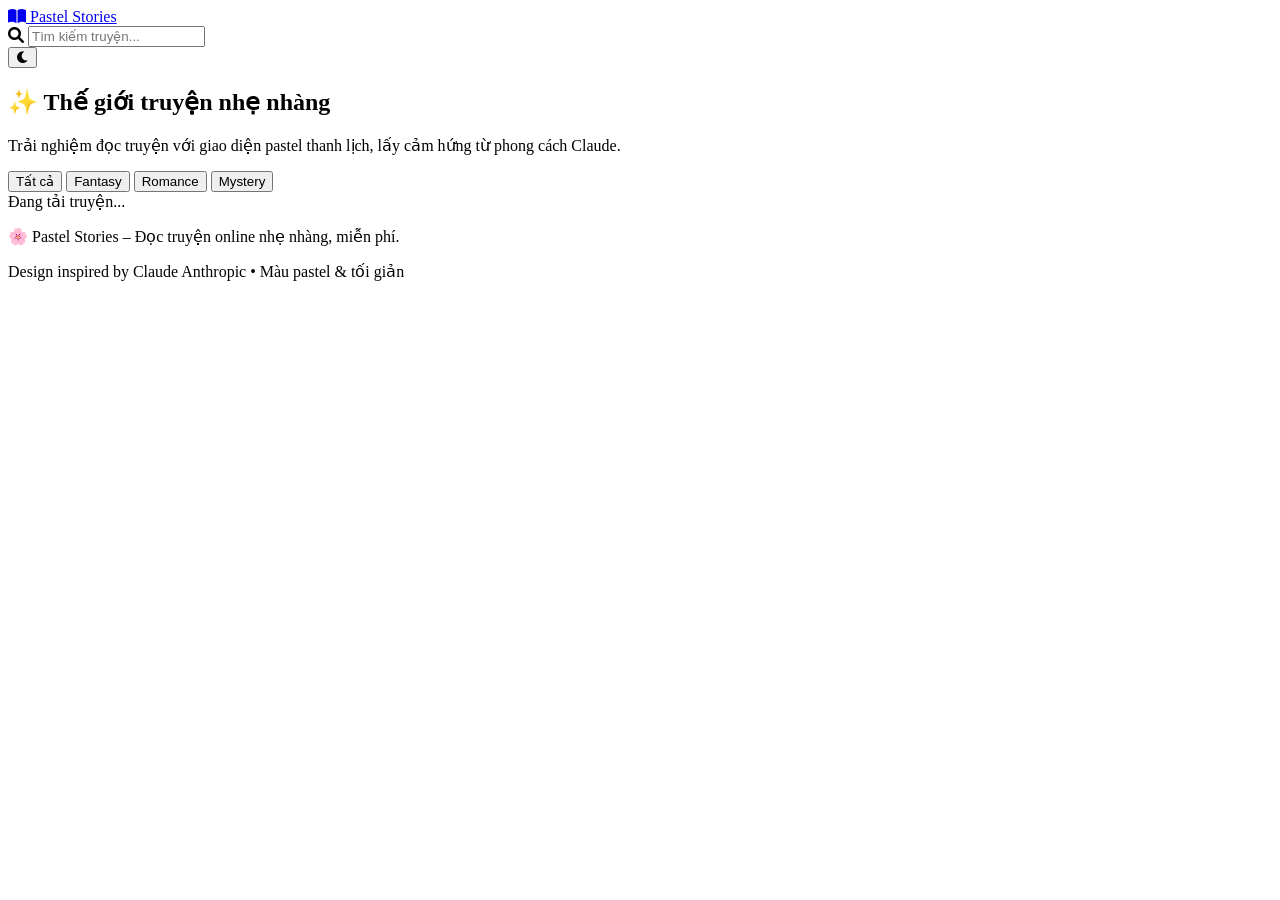
==== index.html @ b9d54948 "Create index.html" ====
<!DOCTYPE html>
<html lang="vi">
<head>
    <meta charset="UTF-8">
    <meta name="viewport" content="width=device-width, initial-scale=1.0, viewport-fit=cover">
    <title>Thư viện truyện pastel</title>
    <link rel="preconnect" href="https://fonts.googleapis.com">
    <link rel="preconnect" href="https://fonts.gstatic.com" crossorigin>
    <link href="https://fonts.googleapis.com/css2?family=Inter:opsz,wght@14..32,300;14..32,400;14..32,500;14..32,600;14..32,700&display=swap" rel="stylesheet">
    <link rel="stylesheet" href="https://cdnjs.cloudflare.com/ajax/libs/font-awesome/6.0.0-beta3/css/all.min.css">
    <link rel="stylesheet" href="css/style.css">
</head>
<body>
    <div class="app">
        <header class="header">
            <div class="container header__inner">
                <a href="index.html" class="logo">
                    <i class="fas fa-book-open"></i> 
                    <span>Pastel Stories</span>
                </a>
                <div class="search-box">
                    <i class="fas fa-search"></i>
                    <input type="text" id="searchInput" placeholder="Tìm kiếm truyện..." autocomplete="off">
                </div>
                <div class="user-actions">
                    <button class="btn-icon" id="darkModeToggle" aria-label="Chế độ tối">
                        <i class="fas fa-moon"></i>
                    </button>
                </div>
            </div>
        </header>

        <main class="main">
            <div class="container">
                <section class="hero">
                    <h1>✨ Thế giới truyện nhẹ nhàng</h1>
                    <p>Trải nghiệm đọc truyện với giao diện pastel thanh lịch, lấy cảm hứng từ phong cách Claude.</p>
                </section>

                <div class="filters">
                    <button class="filter-btn active" data-genre="all">Tất cả</button>
                    <button class="filter-btn" data-genre="fantasy">Fantasy</button>
                    <button class="filter-btn" data-genre="romance">Romance</button>
                    <button class="filter-btn" data-genre="mystery">Mystery</button>
                </div>

                <div class="stories-grid" id="storiesGrid">
                    <!-- Card truyện sẽ được inject bằng JS -->
                    <div class="loading">Đang tải truyện...</div>
                </div>
            </div>
        </main>

        <footer class="footer">
            <div class="container">
                <p>🌸 Pastel Stories – Đọc truyện online nhẹ nhàng, miễn phí.</p>
                <p class="footer-credit">Design inspired by Claude Anthropic • Màu pastel & tối giản</p>
            </div>
        </footer>
    </div>

    <script src="js/data.js"></script>
    <script src="js/main.js"></script>
</body>
</html>
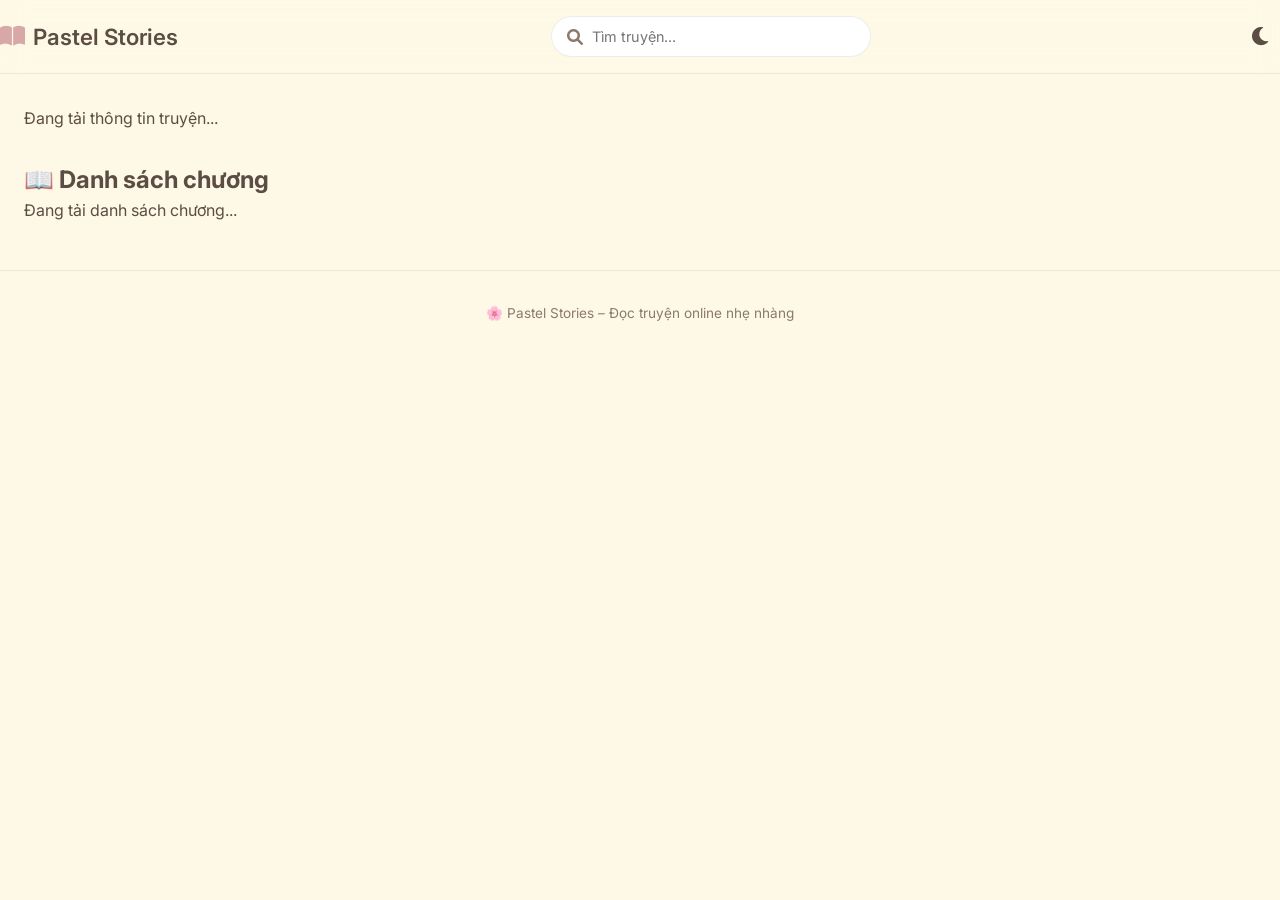
==== commit 5c0c8261: "Update index.html" ====
--- a/index.html
+++ b/index.html
@@ -2,11 +2,9 @@
 <html lang="vi">
 <head>
     <meta charset="UTF-8">
-    <meta name="viewport" content="width=device-width, initial-scale=1.0, viewport-fit=cover">
-    <title>Thư viện truyện pastel</title>
-    <link rel="preconnect" href="https://fonts.googleapis.com">
-    <link rel="preconnect" href="https://fonts.gstatic.com" crossorigin>
-    <link href="https://fonts.googleapis.com/css2?family=Inter:opsz,wght@14..32,300;14..32,400;14..32,500;14..32,600;14..32,700&display=swap" rel="stylesheet">
+    <meta name="viewport" content="width=device-width, initial-scale=1.0">
+    <title>Chi tiết truyện - Pastel Stories</title>
+    <link href="https://fonts.googleapis.com/css2?family=Inter:opsz,wght@14..32,300;400;500;600;700&display=swap" rel="stylesheet">
     <link rel="stylesheet" href="https://cdnjs.cloudflare.com/ajax/libs/font-awesome/6.0.0-beta3/css/all.min.css">
     <link rel="stylesheet" href="css/style.css">
 </head>
@@ -14,52 +12,27 @@
     <div class="app">
         <header class="header">
             <div class="container header__inner">
-                <a href="index.html" class="logo">
-                    <i class="fas fa-book-open"></i> 
-                    <span>Pastel Stories</span>
-                </a>
+                <a href="index.html" class="logo"><i class="fas fa-book-open"></i> <span>Pastel Stories</span></a>
                 <div class="search-box">
                     <i class="fas fa-search"></i>
-                    <input type="text" id="searchInput" placeholder="Tìm kiếm truyện..." autocomplete="off">
+                    <input type="text" id="searchInput" placeholder="Tìm truyện...">
                 </div>
-                <div class="user-actions">
-                    <button class="btn-icon" id="darkModeToggle" aria-label="Chế độ tối">
-                        <i class="fas fa-moon"></i>
-                    </button>
-                </div>
+                <button class="btn-icon" id="darkModeToggle"><i class="fas fa-moon"></i></button>
             </div>
         </header>
-
         <main class="main">
             <div class="container">
-                <section class="hero">
-                    <h1>✨ Thế giới truyện nhẹ nhàng</h1>
-                    <p>Trải nghiệm đọc truyện với giao diện pastel thanh lịch, lấy cảm hứng từ phong cách Claude.</p>
-                </section>
-
-                <div class="filters">
-                    <button class="filter-btn active" data-genre="all">Tất cả</button>
-                    <button class="filter-btn" data-genre="fantasy">Fantasy</button>
-                    <button class="filter-btn" data-genre="romance">Romance</button>
-                    <button class="filter-btn" data-genre="mystery">Mystery</button>
-                </div>
-
-                <div class="stories-grid" id="storiesGrid">
-                    <!-- Card truyện sẽ được inject bằng JS -->
-                    <div class="loading">Đang tải truyện...</div>
+                <div id="storyDetail" class="story-detail">Đang tải thông tin truyện...</div>
+                <div class="chapters-section">
+                    <h2>📖 Danh sách chương</h2>
+                    <div id="chaptersList">Đang tải danh sách chương...</div>
                 </div>
             </div>
         </main>
-
-        <footer class="footer">
-            <div class="container">
-                <p>🌸 Pastel Stories – Đọc truyện online nhẹ nhàng, miễn phí.</p>
-                <p class="footer-credit">Design inspired by Claude Anthropic • Màu pastel & tối giản</p>
-            </div>
-        </footer>
+        <footer class="footer"><div class="container"><p>🌸 Pastel Stories – Đọc truyện online nhẹ nhàng</p></div></footer>
     </div>
 
     <script src="js/data.js"></script>
-    <script src="js/main.js"></script>
+    <script src="js/story.js"></script>
 </body>
 </html>
--- a/css/style.css
+++ b/css/style.css
@@ -0,0 +1,297 @@
+:root {
+    --bg-body: #FEF9E6;      /* kem pastel */
+    --card-bg: #FFFFFF;
+    --text-color: #5C4D44;    /* nâu nhạt */
+    --text-muted: #8B7A6E;
+    --pastel-pink: #FDE2E4;
+    --pastel-mint: #D8F3DC;
+    --pastel-lavender: #E8E2F2;
+    --pastel-blue: #CDEAF7;
+    --border-light: rgba(92, 77, 68, 0.1);
+    --shadow-sm: 0 8px 20px rgba(0, 0, 0, 0.03), 0 2px 4px rgba(0, 0, 0, 0.05);
+    --shadow-hover: 0 20px 30px -12px rgba(0, 0, 0, 0.1);
+    --transition: all 0.25s ease;
+}
+
+.dark-mode {
+    --bg-body: #2A2B2E;
+    --card-bg: #3A3C40;
+    --text-color: #E5E3DC;
+    --text-muted: #B2A99F;
+    --pastel-pink: #5E4B56;
+    --pastel-mint: #3E5A4A;
+    --border-light: rgba(229, 227, 220, 0.15);
+}
+
+* {
+    margin: 0;
+    padding: 0;
+    box-sizing: border-box;
+}
+
+body {
+    font-family: 'Inter', sans-serif;
+    background: var(--bg-body);
+    color: var(--text-color);
+    line-height: 1.5;
+    transition: background 0.3s, color 0.2s;
+}
+
+.container {
+    max-width: 1280px;
+    margin: 0 auto;
+    padding: 0 1.5rem;
+}
+
+/* Header */
+.header {
+    position: sticky;
+    top: 0;
+    background: rgba(254, 249, 230, 0.85);
+    backdrop-filter: blur(12px);
+    border-bottom: 1px solid var(--border-light);
+    z-index: 100;
+    transition: all 0.3s;
+}
+.dark-mode .header {
+    background: rgba(42, 43, 46, 0.85);
+}
+
+.header__inner {
+    display: flex;
+    align-items: center;
+    justify-content: space-between;
+    gap: 1rem;
+    padding: 1rem 0;
+    flex-wrap: wrap;
+}
+
+.logo {
+    display: flex;
+    align-items: center;
+    gap: 0.5rem;
+    font-size: 1.4rem;
+    font-weight: 600;
+    color: var(--text-color);
+    text-decoration: none;
+}
+.logo i {
+    color: #D8A7A7;
+}
+
+.search-box {
+    flex: 1;
+    max-width: 320px;
+    position: relative;
+}
+.search-box i {
+    position: absolute;
+    left: 1rem;
+    top: 50%;
+    transform: translateY(-50%);
+    color: var(--text-muted);
+}
+.search-box input {
+    width: 100%;
+    padding: 0.7rem 1rem 0.7rem 2.5rem;
+    border: 1px solid var(--border-light);
+    border-radius: 60px;
+    background: var(--card-bg);
+    font-family: inherit;
+    font-size: 0.9rem;
+    color: var(--text-color);
+    transition: 0.2s;
+}
+.search-box input:focus {
+    outline: none;
+    border-color: var(--pastel-pink);
+    box-shadow: 0 0 0 3px rgba(253, 226, 228, 0.4);
+}
+
+.btn-icon {
+    background: transparent;
+    border: none;
+    font-size: 1.3rem;
+    color: var(--text-color);
+    cursor: pointer;
+    padding: 0.5rem;
+    border-radius: 50%;
+    transition: 0.2s;
+}
+.btn-icon:hover {
+    background: var(--pastel-pink);
+}
+
+/* Hero */
+.hero {
+    text-align: center;
+    padding: 3rem 0 2rem;
+}
+.hero h1 {
+    font-size: 2.2rem;
+    font-weight: 600;
+    background: linear-gradient(135deg, #D8A7A7, #A7B8D8);
+    background-clip: text;
+    -webkit-background-clip: text;
+    color: transparent;
+}
+.hero p {
+    margin-top: 0.5rem;
+    color: var(--text-muted);
+}
+
+/* Filters */
+.filters {
+    display: flex;
+    flex-wrap: wrap;
+    gap: 0.75rem;
+    margin: 2rem 0 1.5rem;
+}
+.filter-btn {
+    background: var(--card-bg);
+    border: 1px solid var(--border-light);
+    padding: 0.5rem 1.2rem;
+    border-radius: 40px;
+    font-family: inherit;
+    font-weight: 500;
+    color: var(--text-color);
+    cursor: pointer;
+    transition: 0.2s;
+}
+.filter-btn.active,
+.filter-btn:hover {
+    background: var(--pastel-mint);
+    border-color: var(--pastel-mint);
+    transform: translateY(-2px);
+}
+
+/* Stories grid */
+.stories-grid {
+    display: grid;
+    grid-template-columns: repeat(auto-fill, minmax(240px, 1fr));
+    gap: 2rem;
+    margin: 2rem 0 3rem;
+}
+
+.story-card {
+    background: var(--card-bg);
+    border-radius: 24px;
+    overflow: hidden;
+    box-shadow: var(--shadow-sm);
+    transition: var(--transition);
+    text-decoration: none;
+    color: inherit;
+    display: block;
+}
+.story-card:hover {
+    transform: translateY(-6px);
+    box-shadow: var(--shadow-hover);
+}
+.card-img {
+    aspect-ratio: 2/3;
+    overflow: hidden;
+}
+.card-img img {
+    width: 100%;
+    height: 100%;
+    object-fit: cover;
+    transition: transform 0.4s;
+}
+.story-card:hover .card-img img {
+    transform: scale(1.03);
+}
+.card-info {
+    padding: 1rem 1rem 1.2rem;
+}
+.card-info h3 {
+    font-size: 1.2rem;
+    font-weight: 600;
+    margin-bottom: 0.3rem;
+}
+.card-info p {
+    font-size: 0.85rem;
+    color: var(--text-muted);
+}
+
+/* Story detail page */
+.story-detail {
+    margin: 2rem 0;
+}
+.story-header {
+    display: flex;
+    gap: 2rem;
+    flex-wrap: wrap;
+    background: var(--card-bg);
+    padding: 2rem;
+    border-radius: 32px;
+    box-shadow: var(--shadow-sm);
+}
+.story-cover {
+    flex-shrink: 0;
+    width: 200px;
+    border-radius: 20px;
+    overflow: hidden;
+}
+.story-cover img {
+    width: 100%;
+    height: auto;
+}
+.story-meta {
+    flex: 1;
+}
+.story-meta h1 {
+    font-size: 2rem;
+    margin-bottom: 0.5rem;
+}
+.chapters-list {
+    display: flex;
+    flex-direction: column;
+    gap: 0.6rem;
+    margin-top: 1rem;
+}
+.chapter-item {
+    background: var(--card-bg);
+    padding: 0.8rem 1.2rem;
+    border-radius: 20px;
+    display: flex;
+    justify-content: space-between;
+    align-items: center;
+    text-decoration: none;
+    color: var(--text-color);
+    transition: 0.2s;
+    border: 1px solid transparent;
+}
+.chapter-item:hover {
+    border-color: var(--pastel-pink);
+    background: var(--pastel-pink);
+    transform: translateX(4px);
+}
+
+/* Footer */
+.footer {
+    text-align: center;
+    padding: 2rem;
+    border-top: 1px solid var(--border-light);
+    margin-top: 3rem;
+    font-size: 0.85rem;
+    color: var(--text-muted);
+}
+
+/* Responsive */
+@media (max-width: 768px) {
+    .header__inner {
+        flex-direction: column;
+        align-items: stretch;
+    }
+    .search-box {
+        max-width: none;
+    }
+    .hero h1 {
+        font-size: 1.8rem;
+    }
+    .story-header {
+        flex-direction: column;
+        align-items: center;
+        text-align: center;
+    }
+}
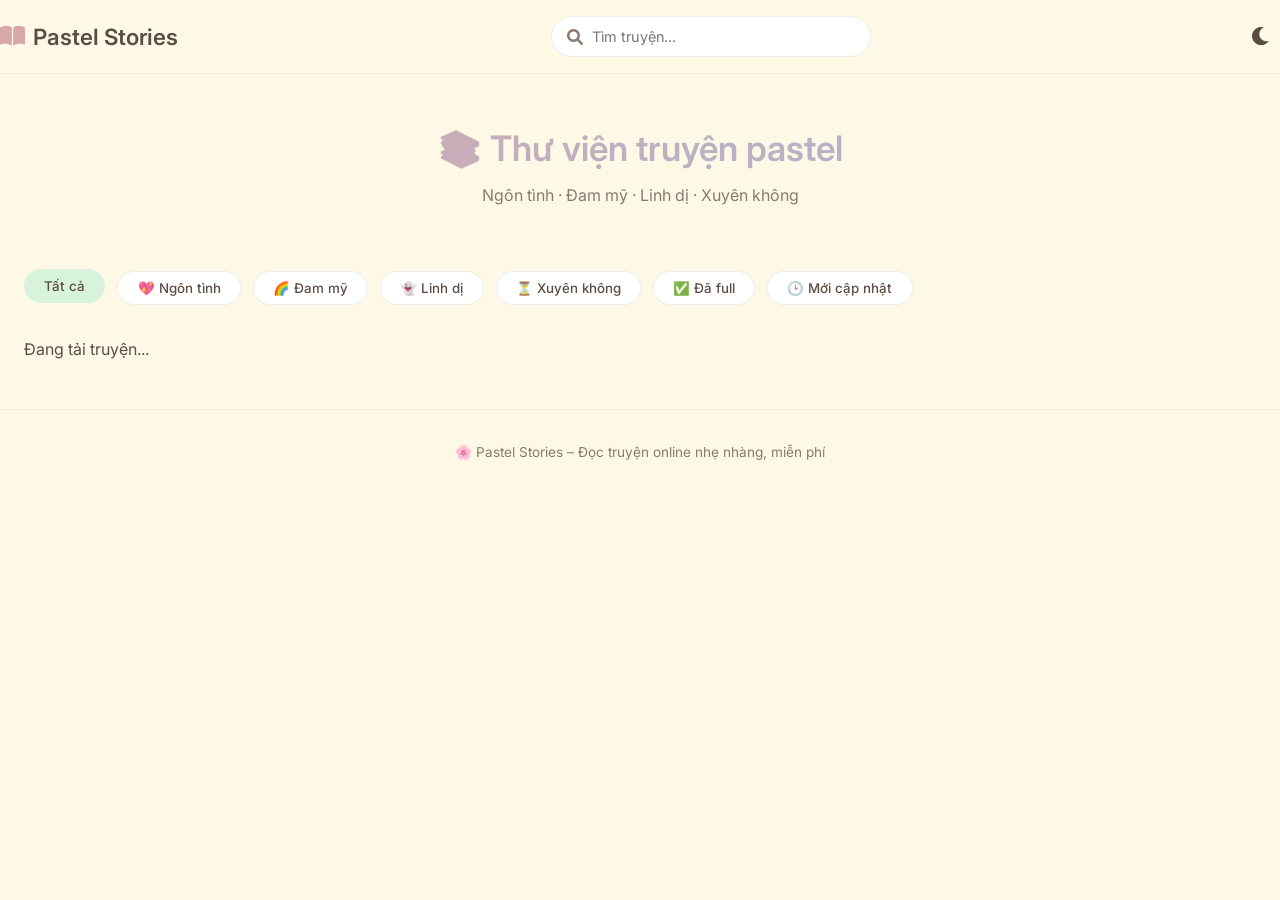
==== commit 2a75e3e2: "Update index.html" ====
--- a/index.html
+++ b/index.html
@@ -3,7 +3,7 @@
 <head>
     <meta charset="UTF-8">
     <meta name="viewport" content="width=device-width, initial-scale=1.0">
-    <title>Chi tiết truyện - Pastel Stories</title>
+    <title>Pastel Stories – Đọc truyện online</title>
     <link href="https://fonts.googleapis.com/css2?family=Inter:opsz,wght@14..32,300;400;500;600;700&display=swap" rel="stylesheet">
     <link rel="stylesheet" href="https://cdnjs.cloudflare.com/ajax/libs/font-awesome/6.0.0-beta3/css/all.min.css">
     <link rel="stylesheet" href="css/style.css">
@@ -13,26 +13,31 @@
         <header class="header">
             <div class="container header__inner">
                 <a href="index.html" class="logo"><i class="fas fa-book-open"></i> <span>Pastel Stories</span></a>
-                <div class="search-box">
-                    <i class="fas fa-search"></i>
-                    <input type="text" id="searchInput" placeholder="Tìm truyện...">
-                </div>
+                <div class="search-box"><i class="fas fa-search"></i><input type="text" id="searchInput" placeholder="Tìm truyện..."></div>
                 <button class="btn-icon" id="darkModeToggle"><i class="fas fa-moon"></i></button>
             </div>
         </header>
         <main class="main">
             <div class="container">
-                <div id="storyDetail" class="story-detail">Đang tải thông tin truyện...</div>
-                <div class="chapters-section">
-                    <h2>📖 Danh sách chương</h2>
-                    <div id="chaptersList">Đang tải danh sách chương...</div>
+                <div class="hero"><h1>📚 Thư viện truyện pastel</h1><p>Ngôn tình · Đam mỹ · Linh dị · Xuyên không</p></div>
+                
+                <!-- Bộ lọc thể loại + trạng thái -->
+                <div class="filters">
+                    <button class="filter-btn active" data-genre="all">Tất cả</button>
+                    <button class="filter-btn" data-genre="ngon-tinh">💖 Ngôn tình</button>
+                    <button class="filter-btn" data-genre="dam-my">🌈 Đam mỹ</button>
+                    <button class="filter-btn" data-genre="linh-di">👻 Linh dị</button>
+                    <button class="filter-btn" data-genre="xuyen-khong">⏳ Xuyên không</button>
+                    <button class="filter-btn" data-status="full">✅ Đã full</button>
+                    <button class="filter-btn" data-sort="latest">🕒 Mới cập nhật</button>
                 </div>
+
+                <div class="stories-grid" id="storiesGrid">Đang tải truyện...</div>
             </div>
         </main>
-        <footer class="footer"><div class="container"><p>🌸 Pastel Stories – Đọc truyện online nhẹ nhàng</p></div></footer>
+        <footer class="footer"><div class="container"><p>🌸 Pastel Stories – Đọc truyện online nhẹ nhàng, miễn phí</p></div></footer>
     </div>
-
-    <script src="js/data.js"></script>
-    <script src="js/story.js"></script>
+    <script src="js/utils.js"></script>
+    <script src="js/main.js"></script>
 </body>
 </html>
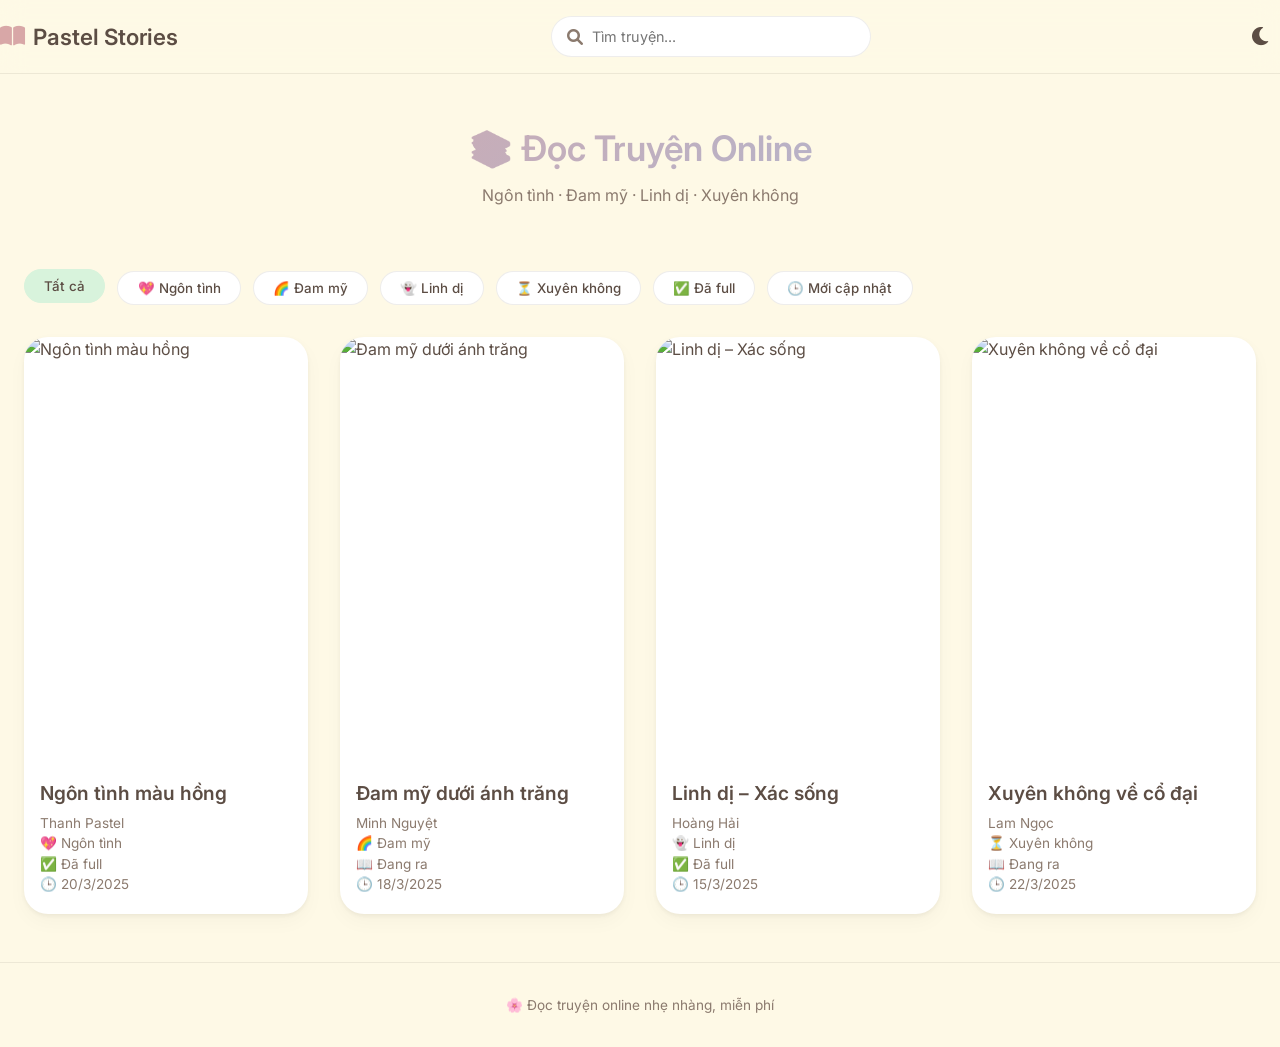
==== commit 5fc68b87: "Update index.html" ====
--- a/index.html
+++ b/index.html
@@ -19,7 +19,7 @@
         </header>
         <main class="main">
             <div class="container">
-                <div class="hero"><h1>📚 Thư viện truyện pastel</h1><p>Ngôn tình · Đam mỹ · Linh dị · Xuyên không</p></div>
+                <div class="hero"><h1>📚 Đọc Truyện Online</h1><p>Ngôn tình · Đam mỹ · Linh dị · Xuyên không</p></div>
                 
                 <!-- Bộ lọc thể loại + trạng thái -->
                 <div class="filters">
@@ -35,7 +35,7 @@
                 <div class="stories-grid" id="storiesGrid">Đang tải truyện...</div>
             </div>
         </main>
-        <footer class="footer"><div class="container"><p>🌸 Pastel Stories – Đọc truyện online nhẹ nhàng, miễn phí</p></div></footer>
+        <footer class="footer"><div class="container"><p>🌸  Đọc truyện online nhẹ nhàng, miễn phí</p></div></footer>
     </div>
     <script src="js/utils.js"></script>
     <script src="js/main.js"></script>
